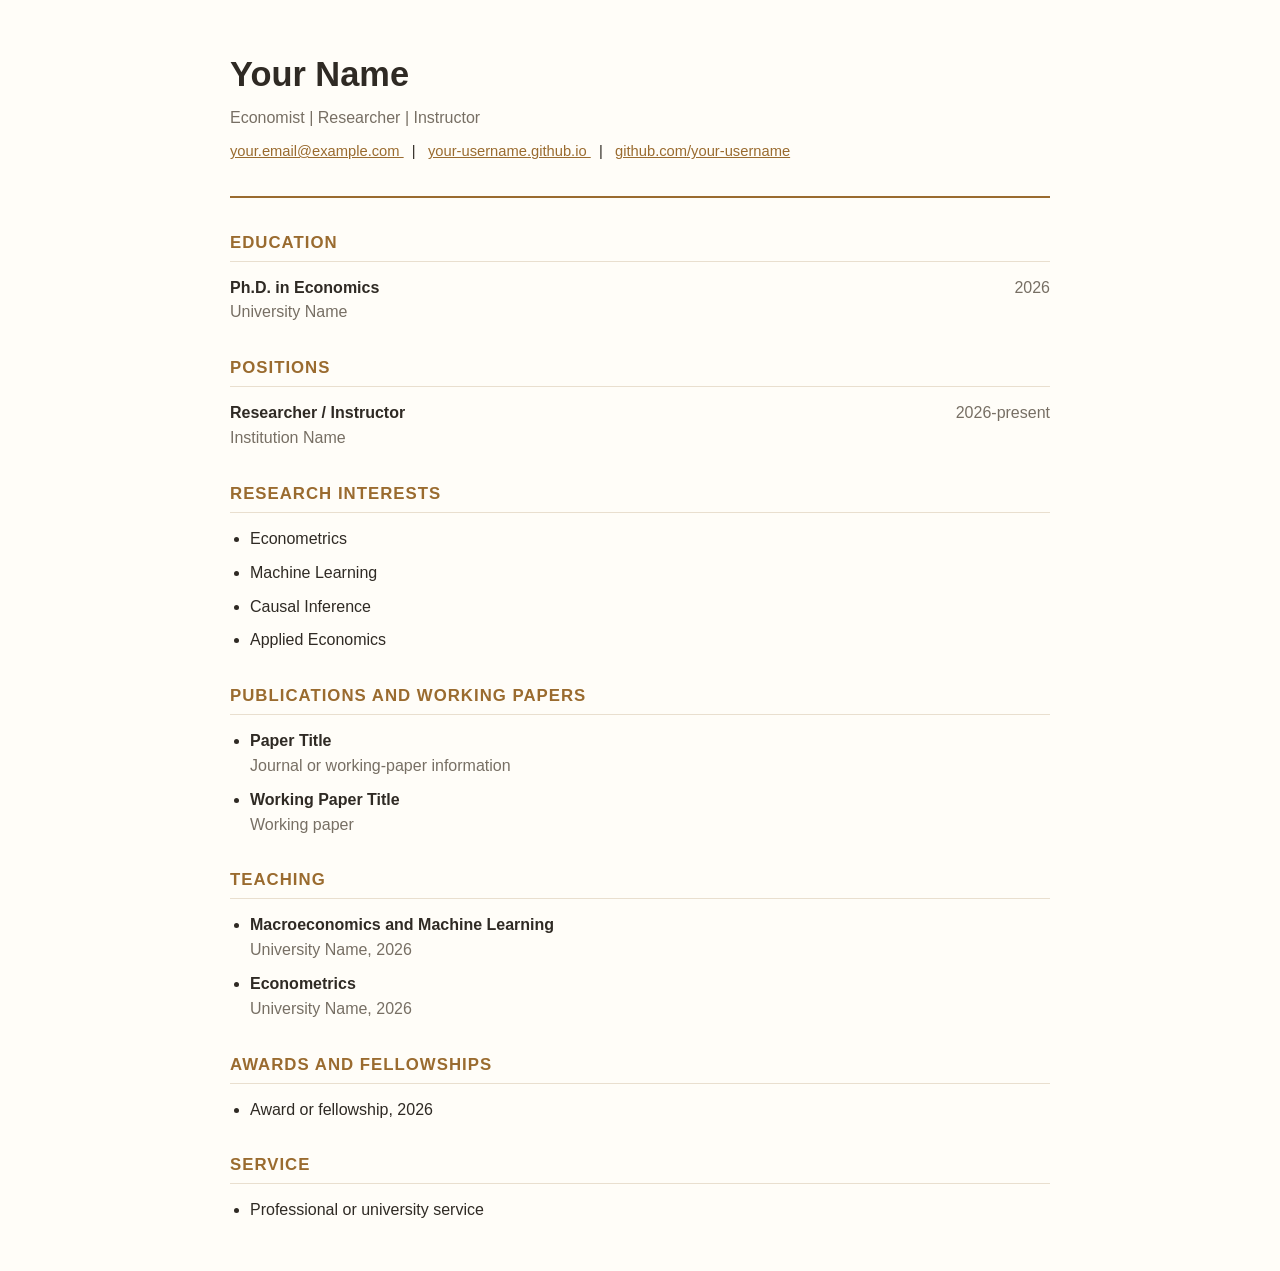
==== professional_homepage/cv.html @ f6d6e10a "Update (Oct 4, 2026)" ====
<!DOCTYPE html>

<html lang="en">

<head>
    <meta charset="UTF-8">
    <meta name="viewport" content="width=device-width, initial-scale=1.0">

    <title>Your Name | CV</title>

    <style>

        * {
            box-sizing: border-box;
        }

        body {
            margin: 0;
            font-family: Arial, Helvetica, sans-serif;
            line-height: 1.55;
            color: #2f2a24;
            background: #fffdf8;
        }

        .cv {
            width: min(820px, 90%);
            margin: 48px auto;
        }

        header {
            border-bottom: 2px solid #9a6b2f;
            padding-bottom: 18px;
            margin-bottom: 32px;
        }

        header h1 {
            margin: 0;
            font-size: 2.15rem;
        }

        .title {
            margin: 5px 0;
            color: #776f64;
        }

        .contact {
            margin-top: 9px;
            font-size: 0.92rem;
        }

        a {
            color: #9a6b2f;
        }

        section {
            margin: 30px 0;
        }

        section h2 {
            margin: 0 0 14px;
            padding-bottom: 5px;

            border-bottom: 1px solid #e9dfcf;

            color: #9a6b2f;

            font-size: 1.05rem;
            text-transform: uppercase;
            letter-spacing: 0.06em;
        }

        .entry {
            display: flex;
            justify-content: space-between;
            gap: 30px;
            margin: 12px 0;
        }

        .entry span,
        li span {
            color: #776f64;
        }

        .date {
            min-width: 115px;
            text-align: right;
            color: #776f64;
        }

        ul {
            margin: 0;
            padding-left: 20px;
        }

        li {
            margin: 9px 0;
        }


        /* Good behavior when printing / saving as PDF */

        @media print {

            body {
                background: white;
                color: black;
            }

            .cv {
                width: 100%;
                margin: 0;
            }

            a {
                color: black;
                text-decoration: none;
            }

            section h2 {
                color: black;
            }
        }


        /* Small screens */

        @media (max-width: 650px) {

            .entry {
                flex-direction: column;
                gap: 2px;
            }

            .date {
                text-align: left;
            }
        }

    </style>

</head>


<body>

    <main class="cv">

        <header>

            <h1>Your Name</h1>

            <p class="title">Economist | Researcher | Instructor</p>

            <p class="contact">

                <a href="mailto:your.email@example.com">
                    your.email@example.com
                </a>

                &nbsp; | &nbsp;

                <a href="https://your-username.github.io/">
                    your-username.github.io
                </a>

                &nbsp; | &nbsp;

                <a href="https://github.com/your-username">
                    github.com/your-username
                </a>

            </p>

        </header>


        <section>

            <h2>Education</h2>

            
        <div class="entry">
            <div>
                <strong>Ph.D. in Economics</strong><br>
                <span>University Name</span>
            </div>
            <div class="date">2026</div>
        </div>
    

        </section>


        <section>

            <h2>Positions</h2>

            
        <div class="entry">
            <div>
                <strong>Researcher / Instructor</strong><br>
                <span>Institution Name</span>
            </div>
            <div class="date">2026-present</div>
        </div>
    

        </section>


        <section>

            <h2>Research Interests</h2>

            <ul>
                <li>Econometrics</li><li>Machine Learning</li><li>Causal Inference</li><li>Applied Economics</li>
            </ul>

        </section>


        <section>

            <h2>Publications and Working Papers</h2>

            <ul>
                
        <li>
            <strong>Paper Title</strong><br>
            <span>Journal or working-paper information</span>
        </li>
    
        <li>
            <strong>Working Paper Title</strong><br>
            <span>Working paper</span>
        </li>
    
            </ul>

        </section>


        <section>

            <h2>Teaching</h2>

            <ul>
                
        <li>
            <strong>Macroeconomics and Machine Learning</strong><br>
            <span>University Name, 2026</span>
        </li>
    
        <li>
            <strong>Econometrics</strong><br>
            <span>University Name, 2026</span>
        </li>
    
            </ul>

        </section>


        <section>

            <h2>Awards and Fellowships</h2>

            <ul>
                <li>Award or fellowship, 2026</li>
            </ul>

        </section>


        <section>

            <h2>Service</h2>

            <ul>
                <li>Professional or university service</li>
            </ul>

        </section>

    </main>

</body>

</html>
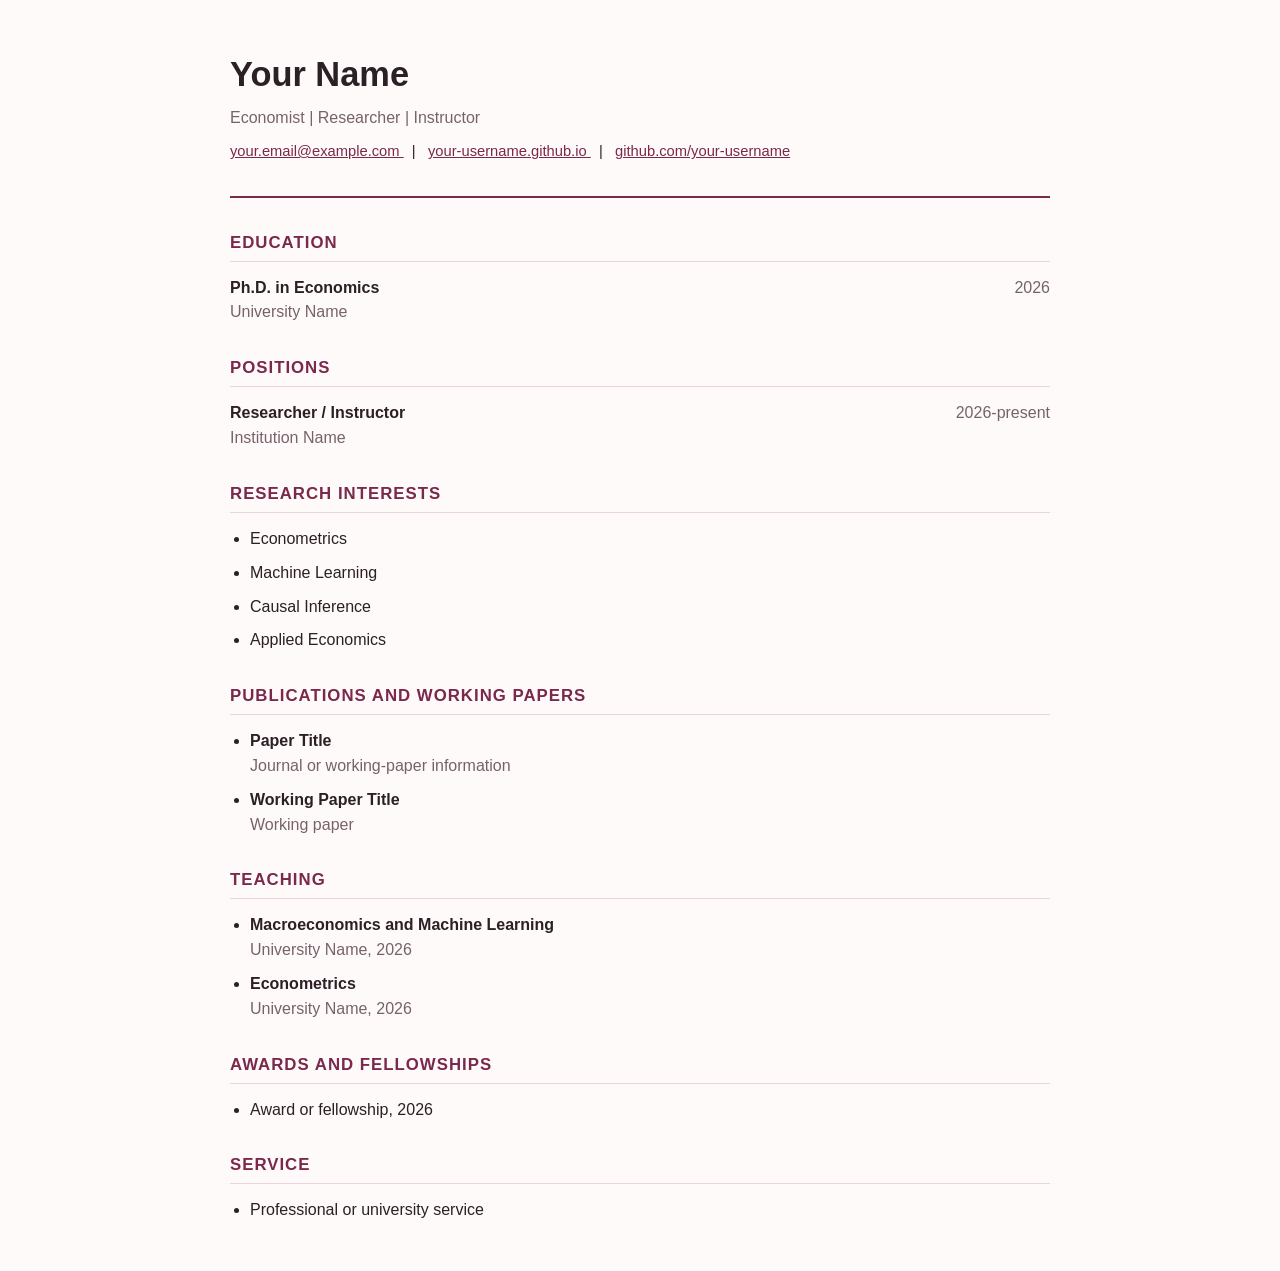
==== commit 3270e55f: "update" ====
--- a/professional_homepage/cv.html
+++ b/professional_homepage/cv.html
@@ -19,8 +19,8 @@
             margin: 0;
             font-family: Arial, Helvetica, sans-serif;
             line-height: 1.55;
-            color: #2f2a24;
-            background: #fffdf8;
+            color: #2b2025;
+            background: #fffafa;
         }
 
         .cv {
@@ -29,7 +29,7 @@
         }
 
         header {
-            border-bottom: 2px solid #9a6b2f;
+            border-bottom: 2px solid #7a284b;
             padding-bottom: 18px;
             margin-bottom: 32px;
         }
@@ -41,7 +41,7 @@
 
         .title {
             margin: 5px 0;
-            color: #776f64;
+            color: #75636b;
         }
 
         .contact {
@@ -50,7 +50,7 @@
         }
 
         a {
-            color: #9a6b2f;
+            color: #7a284b;
         }
 
         section {
@@ -61,9 +61,9 @@
             margin: 0 0 14px;
             padding-bottom: 5px;
 
-            border-bottom: 1px solid #e9dfcf;
-
-            color: #9a6b2f;
+            border-bottom: 1px solid #ead5de;
+
+            color: #7a284b;
 
             font-size: 1.05rem;
             text-transform: uppercase;
@@ -79,13 +79,13 @@
 
         .entry span,
         li span {
-            color: #776f64;
+            color: #75636b;
         }
 
         .date {
             min-width: 115px;
             text-align: right;
-            color: #776f64;
+            color: #75636b;
         }
 
         ul {
